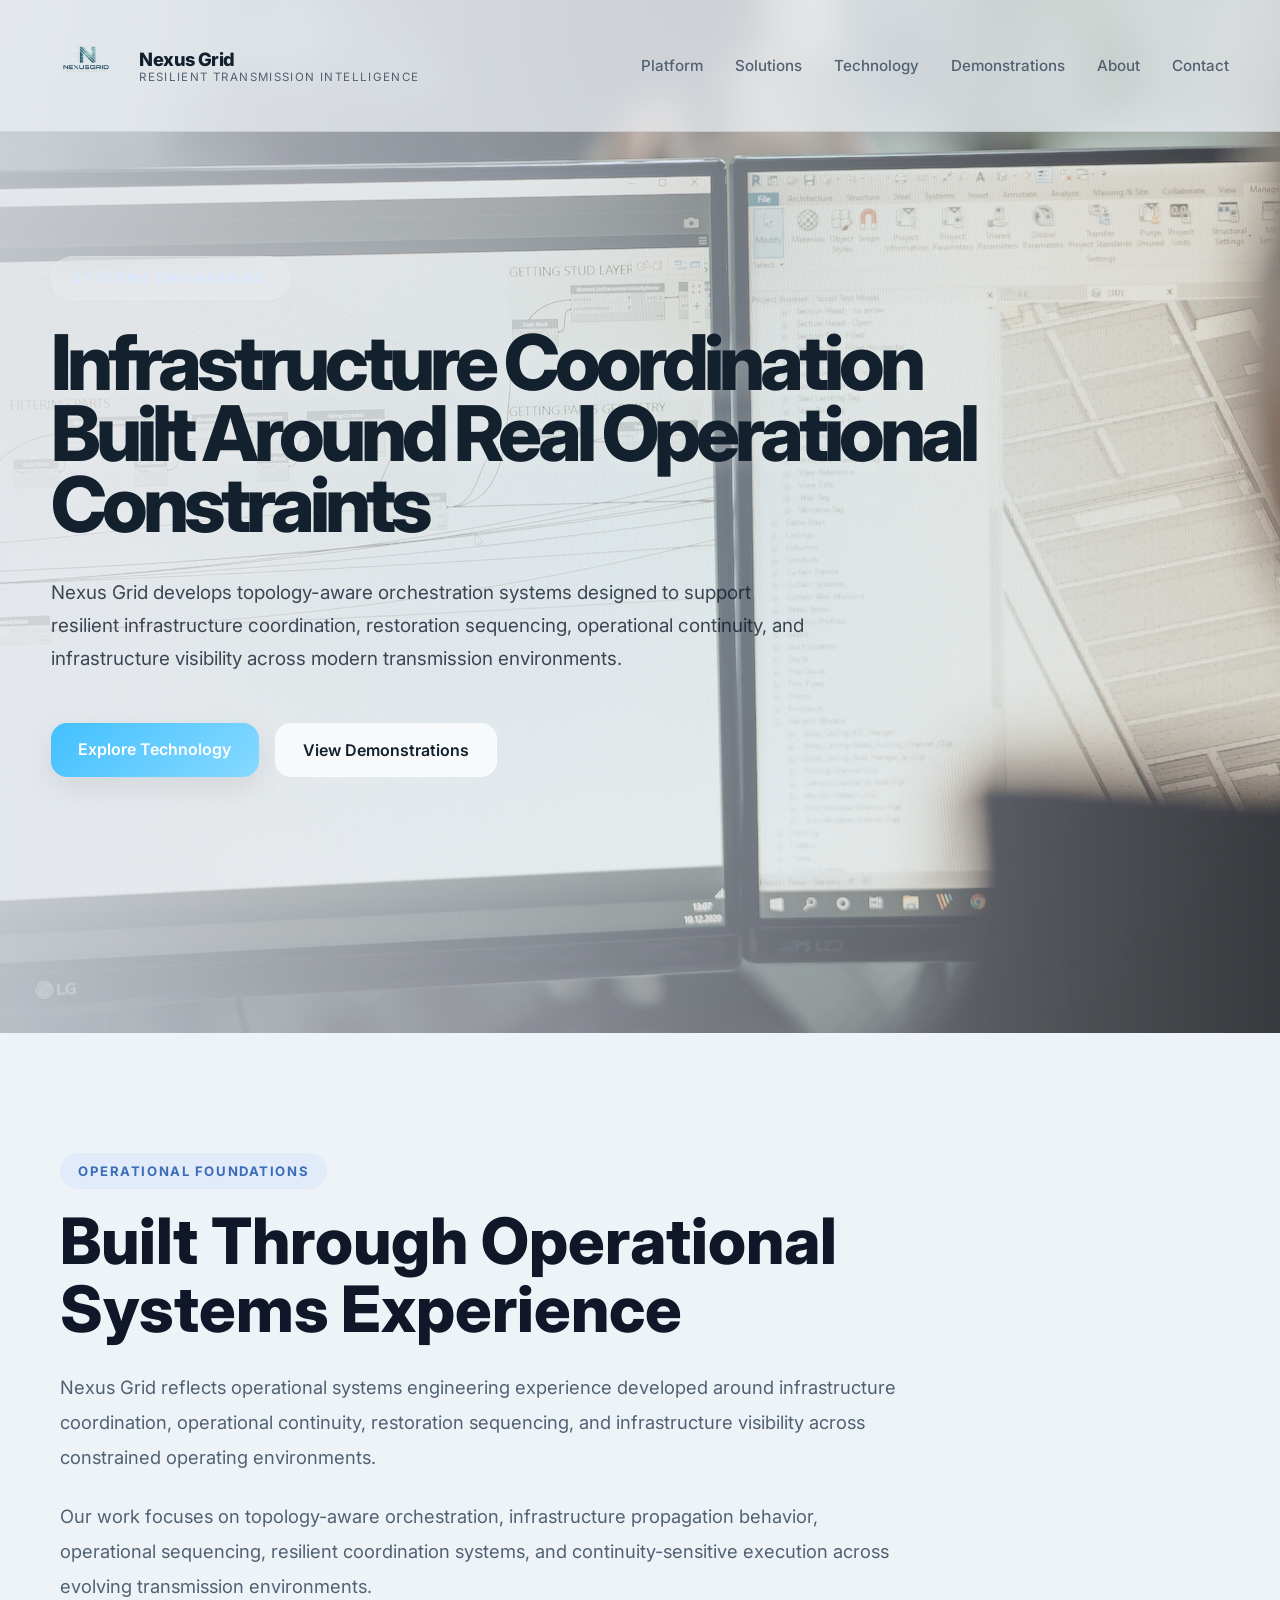
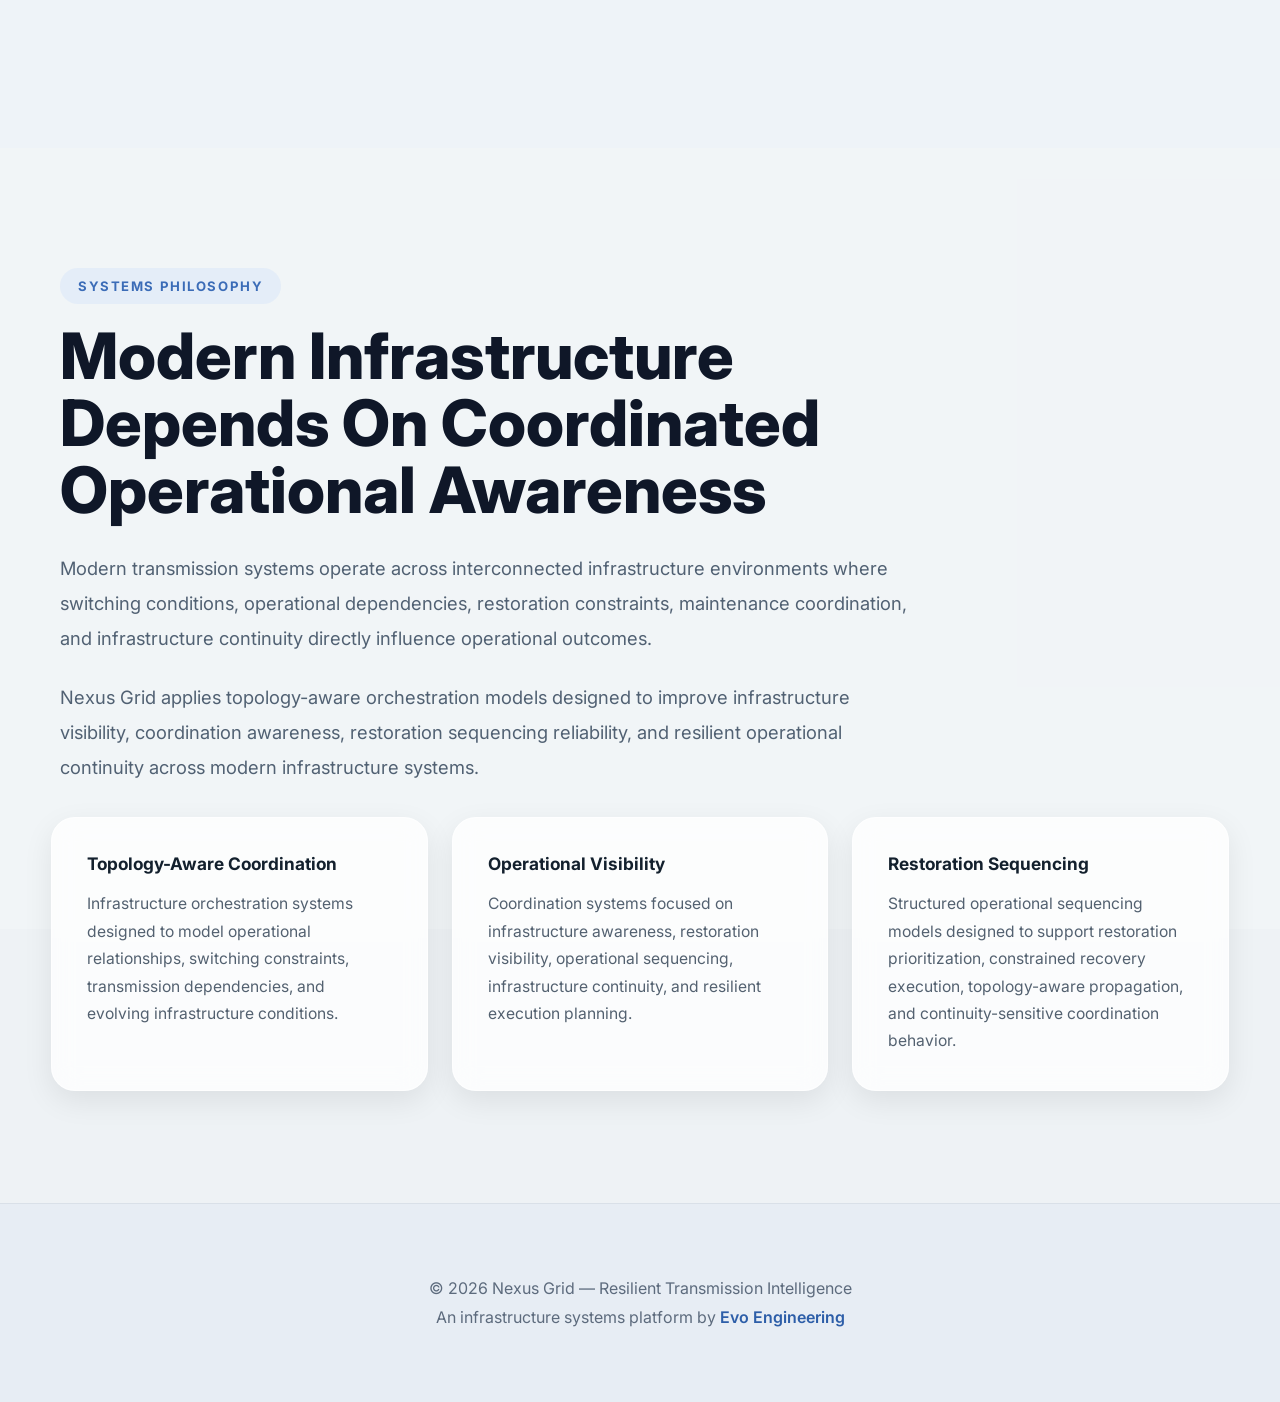
==== about.html @ 35268ea3 "Finalize Nexus Grid site structure, responsive layout, SEO, and contact infrastructure" ====
<!DOCTYPE html>
<html lang="en">

<head>

  <!-- =========================
       META
  ========================== -->

  <meta charset="UTF-8" />

  <meta
    name="viewport"
    content="width=device-width, initial-scale=1.0"
  />

  <meta
    http-equiv="X-UA-Compatible"
    content="IE=edge"
  />

  <!-- =========================
       PRIMARY SEO
  ========================== -->

  <title>
    About Nexus Grid — Infrastructure Systems Engineering
  </title>

  <meta
    name="description"
    content="Nexus Grid develops topology-aware orchestration systems focused on resilient infrastructure coordination, operational continuity, restoration sequencing, and infrastructure visibility across modern transmission environments."
  />

  <meta
    name="keywords"
    content="topology-aware orchestration, infrastructure coordination, restoration sequencing, transmission infrastructure, operational continuity, infrastructure visibility, resilient transmission systems"
  />

  <meta
    name="author"
    content="Nexus Grid"
  />

  <meta
    name="robots"
    content="index, follow"
  />

  <!-- =========================
       OPEN GRAPH
  ========================== -->

  <meta
    property="og:title"
    content="About Nexus Grid — Infrastructure Systems Engineering"
  />

  <meta
    property="og:description"
    content="Topology-aware orchestration systems designed for resilient infrastructure coordination, restoration sequencing, operational continuity, and infrastructure visibility."
  />

  <meta
    property="og:type"
    content="website"
  />

  <meta
    property="og:url"
    content="https://nexusgrid.systems/about.html"
  />

  <meta
    property="og:image"
    content="https://nexusgrid.systems/assets/images/about_hero.webp"
  />

  <!-- =========================
       TWITTER
  ========================== -->

  <meta
    name="twitter:card"
    content="summary_large_image"
  />

  <meta
    name="twitter:title"
    content="About Nexus Grid"
  />

  <meta
    name="twitter:description"
    content="Infrastructure coordination systems built around resilient operational execution and topology-aware orchestration."
  />

  <meta
    name="twitter:image"
    content="https://nexusgrid.systems/assets/images/about_hero.webp"
  />

  <!-- =========================
       CANONICAL
  ========================== -->

  <link
    rel="canonical"
    href="https://nexusgrid.systems/about.html"
  />

  <!-- =========================
       FONTS
  ========================== -->

  <link
    rel="preconnect"
    href="https://fonts.googleapis.com"
  />

  <link
    rel="preconnect"
    href="https://fonts.gstatic.com"
    crossorigin
  />

  <link
    href="https://fonts.googleapis.com/css2?family=Inter:wght@300;400;500;600;700;800&display=swap"
    rel="stylesheet"
  />

  <!-- =========================
       CSS
  ========================== -->

  <link rel="stylesheet" href="css/main.css" />
  <link rel="stylesheet" href="css/nav.css" />
  <link rel="stylesheet" href="css/hero.css" />
  <link rel="stylesheet" href="css/sections.css" />
  <link rel="stylesheet" href="css/cards.css" />
  <link rel="stylesheet" href="css/utilities.css" />
  <link rel="stylesheet" href="css/responsive.css" />

  <!-- =========================
       JSON-LD
  ========================== -->

  <script type="application/ld+json">
  {
    "@context": "https://schema.org",
    "@type": "Organization",
    "name": "Nexus Grid",
    "url": "https://nexusgrid.systems",
    "logo": "https://nexusgrid.systems/assets/logo/nexusgrid_logo.png",
    "description": "Topology-aware orchestration systems focused on resilient infrastructure coordination, operational continuity, restoration sequencing, and infrastructure visibility.",
    "parentOrganization": {
      "@type": "Organization",
      "name": "Evo Engineering"
    }
  }
  </script>

</head>

<body>

  <!-- =========================
       NAVBAR
  ========================== -->

  <nav class="navbar">

    <div class="nav-container">

      <a
        href="index.html"
        class="brand"
      >

        <img
          src="assets/logo/nexusgrid_logo.png"
          alt="Nexus Grid Logo"
          loading="eager"
          decoding="async"
        />

        <div class="brand-text">

          <span class="brand-title">
            Nexus Grid
          </span>

          <span class="brand-sub">
            Resilient Transmission Intelligence
          </span>

        </div>

      </a>

      <div class="nav-links">

        <a href="platform.html">
          Platform
        </a>

        <a href="solutions.html">
          Solutions
        </a>

        <a href="technology.html">
          Technology
        </a>

        <a href="demonstrations.html">
          Demonstrations
        </a>

        <a
          href="about.html"
          class="active"
        >
          About
        </a>

        <a href="contact.html">
          Contact
        </a>

      </div>

    </div>

  </nav>

  <!-- =========================
       HERO
  ========================== -->

  <section class="hero about-hero">

    <div class="hero-content">

      <span class="eyebrow">
        Systems Engineering
      </span>

      <h1>
        Infrastructure Coordination Built Around Real Operational Constraints
      </h1>

      <p>
        Nexus Grid develops topology-aware orchestration systems
        designed to support resilient infrastructure coordination,
        restoration sequencing, operational continuity, and
        infrastructure visibility across modern transmission
        environments.
      </p>

      <div class="hero-buttons">

        <a
          href="technology.html"
          class="btn-primary"
        >
          Explore Technology
        </a>

        <a
          href="demonstrations.html"
          class="btn-secondary"
        >
          View Demonstrations
        </a>

      </div>

    </div>

  </section>

  <!-- =========================
       FOUNDATIONS
  ========================== -->

  <section class="content-section">

    <div class="content-container">

      <div class="content-block">

        <span class="section-tag">
          Operational Foundations
        </span>

        <h2>
          Built Through Operational Systems Experience
        </h2>

        <p>
          Nexus Grid reflects operational systems engineering experience
          developed around infrastructure coordination, operational continuity,
          restoration sequencing, and infrastructure visibility across
          constrained operating environments.
        </p>

        <p>
          Our work focuses on topology-aware orchestration,
          infrastructure propagation behavior, operational sequencing,
          resilient coordination systems, and continuity-sensitive
          execution across evolving transmission environments.
        </p>

      </div>

    </div>

  </section>

  <!-- =========================
       SYSTEMS PHILOSOPHY
  ========================== -->

  <section class="content-section alt-section">

    <div class="content-container">

      <div class="content-block">

        <span class="section-tag">
          Systems Philosophy
        </span>

        <h2>
          Modern Infrastructure Depends On Coordinated Operational Awareness
        </h2>

        <p>
          Modern transmission systems operate across interconnected
          infrastructure environments where switching conditions,
          operational dependencies, restoration constraints,
          maintenance coordination, and infrastructure continuity
          directly influence operational outcomes.
        </p>

        <p>
          Nexus Grid applies topology-aware orchestration models designed
          to improve infrastructure visibility, coordination awareness,
          restoration sequencing reliability, and resilient operational
          continuity across modern infrastructure systems.
        </p>

      </div>

    </div>

  </section>

  <!-- =========================
       CAPABILITIES
  ========================== -->

  <section class="info-strip">

    <div class="info-grid">

      <div class="info-card">

        <h3>
          Topology-Aware Coordination
        </h3>

        <p>
          Infrastructure orchestration systems designed to model
          operational relationships, switching constraints,
          transmission dependencies, and evolving infrastructure
          conditions.
        </p>

      </div>

      <div class="info-card">

        <h3>
          Operational Visibility
        </h3>

        <p>
          Coordination systems focused on infrastructure awareness,
          restoration visibility, operational sequencing,
          infrastructure continuity, and resilient execution planning.
        </p>

      </div>

      <div class="info-card">

        <h3>
          Restoration Sequencing
        </h3>

        <p>
          Structured operational sequencing models designed to support
          restoration prioritization, constrained recovery execution,
          topology-aware propagation, and continuity-sensitive
          coordination behavior.
        </p>

      </div>

    </div>

  </section>

  <!-- =========================
       FOOTER
  ========================== -->

  <footer class="footer">

    <p>
      © 2026 Nexus Grid — Resilient Transmission Intelligence
    </p>

    <p>
      An infrastructure systems platform by
      <a href="https://evo.engineering">
        Evo Engineering
      </a>
    </p>

  </footer>

</body>

</html>
---- css/main.css ----
:root {

  --bg: #eef2f5;
  --surface: rgba(255,255,255,0.78);

  --text: #13202d;
  --muted: #536170;

  --accent: #43c0ff;
  --accent-soft: #86d9ff;

  --border: rgba(19,32,45,0.08);

  --shadow:
    0 10px 30px rgba(0,0,0,0.08);

}

* {
  margin: 0;
  padding: 0;
  box-sizing: border-box;
}

html {
  scroll-behavior: smooth;
}

body {

  font-family: 'Inter', sans-serif;

  background: var(--bg);
  color: var(--text);

  overflow-x: hidden;
}

a {
  text-decoration: none;
  color: inherit;
}

img {
  display: block;
  max-width: 100%;
}
/* =========================
   ANIMATIONS
========================== */

@keyframes pulseGlow {

  0% {
    opacity: 0.65;
    transform: scale(1);
  }

  50% {
    opacity: 1;
    transform: scale(1.03);
  }

  100% {
    opacity: 0.65;
    transform: scale(1);
  }
}



.site-footer {

  padding: 4rem 1rem 3rem;

  text-align: center;

  color: var(--muted);

  font-size: 0.95rem;

  line-height: 1.7;
}

.site-footer a {

  color: inherit;

  text-decoration: underline;

  transition: opacity 0.25s ease;
}

.site-footer a:hover {

  opacity: 0.7;
}

.footer-sub {

  margin-top: 0.35rem;

  font-size: 0.92rem;
}
---- css/nav.css ----
/* =========================
   NAVBAR
========================== */

.navbar {

  position: fixed;

  top: 0;
  left: 0;

  width: 100%;

  z-index: 999;

  backdrop-filter: blur(14px);

  background:
    rgba(238,242,245,0.72);

  border-bottom:
    1px solid var(--border);
}

.nav-container {

  width: min(1400px, 92%);

  margin: auto;

  display: flex;
  align-items: center;
  justify-content: space-between;

  padding: 0.72rem 0;
}

.brand {

  display: flex;
  align-items: center;

  gap: 1rem;

  transition:
    transform 0.25s ease;
}

.brand:hover {
  transform: translateY(-2px);
}

.brand img {

  width: 72px;
  height: auto;
}

.brand-text {

  display: flex;
  flex-direction: column;
}

.brand-title {

  font-size: 1.15rem;
  font-weight: 800;

  letter-spacing: -0.03em;
}

.brand-sub {

  font-size: 0.72rem;

  color: var(--muted);

  letter-spacing: 0.12em;

  text-transform: uppercase;
}

.nav-links {

  display: flex;
  align-items: center;

  gap: 2rem;
}

.nav-links a {

  position: relative;

  font-size: 0.95rem;
  font-weight: 500;

  color: var(--muted);

  transition:
    color 0.25s ease;
}

.nav-links a::after {

  content: "";

  position: absolute;

  left: 0;
  bottom: -0.35rem;

  width: 0%;
  height: 2px;

  background:
    linear-gradient(
      90deg,
      var(--accent),
      var(--accent-soft)
    );

  border-radius: 999px;

  transition:
    width 0.25s ease;
}

.nav-links a:hover {

  color: var(--text);
}

.nav-links a:hover::after {

  width: 100%;
}
---- css/hero.css ----
/* =========================
   HERO BASE
========================== */

.hero {

  position: relative;

  min-height: 100vh;

  display: flex;

  align-items: flex-start;

  overflow: hidden;

  isolation: isolate;

  padding-top: 16rem;

  padding-bottom: 16rem;

}

/* =========================
   HERO IMAGE LAYER
========================== */

.hero::before {

  content: "";

  position: absolute;

  inset: 0;

  z-index: -2;

  background-size: cover;

  background-repeat: no-repeat;

  background-position: center center;

}

/* =========================
   HERO EFFECT LAYER
========================== */

.hero::after {

  content: "";

  position: absolute;

  inset: 0;

  z-index: -1;

  background:

    radial-gradient(
      circle at center,
      rgba(67,192,255,0.06),
      transparent 65%
    );

  animation:
    pulseGlow 10s ease-in-out infinite;

}

/* =========================
   HERO CONTENT
========================== */

.hero-content {

  width: min(1400px, 92%);

  margin: 0 auto;

  position: relative;

  z-index: 5;

}

/* =========================
   EYEBROW
========================== */

.eyebrow {

  display: inline-block;

  margin-bottom: 1.8rem;

  padding: 0.8rem 1.3rem;

  border-radius: 999px;

  background:
    rgba(255,255,255,0.16);

  backdrop-filter: blur(12px);

  border:
    1px solid rgba(255,255,255,0.18);

  color: #d8e7ff;

  font-size: 0.82rem;

  font-weight: 700;

  letter-spacing: 0.14em;

  text-transform: uppercase;

}

/* =========================
   HERO HEADLINE
========================== */

.hero h1 {

  max-width: 980px;

  font-size:
    clamp(3rem, 6vw, 5.5rem);

  line-height: 0.92;

  font-weight: 800;

  letter-spacing: -0.065em;

  margin-bottom: 2.25rem;

  text-shadow:
    0 4px 18px rgba(255,255,255,0.22);

}

/* =========================
   HERO TEXT
========================== */

.hero p {

  max-width: 760px;

  font-size: 1.18rem;

  line-height: 1.75;

  color: rgba(15,23,40,0.78);

  margin-bottom: 3rem;

}

/* =========================
   HERO BUTTONS
========================== */

.hero-buttons {

  display: flex;

  flex-wrap: wrap;

  gap: 1rem;

}

.btn-primary,
.btn-secondary {

  padding: 1rem 1.7rem;

  border-radius: 16px;

  font-weight: 600;

  transition:
    transform 0.25s ease,
    background 0.25s ease,
    box-shadow 0.25s ease;

}

.btn-primary {

  background:
    linear-gradient(
      135deg,
      var(--accent),
      var(--accent-soft)
    );

  color: white;

  box-shadow: var(--shadow);

}

.btn-primary:hover {

  transform: translateY(-3px);

  box-shadow:
    0 16px 30px rgba(67,192,255,0.28);

}

.btn-secondary {

  border:
    1px solid rgba(255,255,255,0.35);

  background:
    rgba(255,255,255,0.74);

  backdrop-filter: blur(10px);

  color: var(--text);

}

.btn-secondary:hover {

  background:
    rgba(255,255,255,0.92);

  transform: translateY(-3px);

}

/* =========================
   INDEX HERO
========================== */

.hero::before {

  background:

    linear-gradient(
      rgba(238,242,245,0.28),
      rgba(238,242,245,0.48)
    ),

    url("../assets/images/index_hero.webp");

  background-position: center 35%;

}

/* =========================
   PLATFORM HERO
========================= */

.platform-hero::before {

  background:

    linear-gradient(
      rgba(238,242,245,0.22),
      rgba(238,242,245,0.42)
    ),

    url("../assets/images/platform_hero.webp");

  background-position: center 58%;

}

/* =========================
   SOLUTIONS HERO
========================= */

.solutions-hero::before {

  background:

    linear-gradient(
      90deg,
      rgba(226,232,240,0.72) 0%,
      rgba(226,232,240,0.52) 42%,
      rgba(226,232,240,0.24) 100%
    ),

    url("../assets/images/solution_hero.webp");

  background-position: center 45%;

}

/* =========================
   ABOUT HERO
========================= */

.about-hero::before {

  background:

    linear-gradient(
      90deg,
      rgba(226,232,240,0.82) 0%,
      rgba(226,232,240,0.60) 42%,
      rgba(226,232,240,0.24) 100%
    ),

    url("../assets/images/about_hero.webp");

  background-position: center center;

}

/* =========================
   TECHNOLOGY HERO
========================= */

.technology-hero::before {

  background:

    linear-gradient(
      90deg,
      rgba(220,228,238,0.74) 0%,
      rgba(220,228,238,0.54) 45%,
      rgba(220,228,238,0.24) 100%
    ),

    url("../assets/images/technology_hero.webp");

  background-position: center 52%;

}

/* =========================
   DEMONSTRATIONS HERO
========================= */

.demonstrations-hero::before {

  background:

    linear-gradient(
      90deg,
      rgba(214,222,234,0.78) 0%,
      rgba(214,222,234,0.58) 42%,
      rgba(214,222,234,0.28) 100%
    ),

    url("../assets/images/demonstration_hero.webp");

  background-position: center center;

}
/* =========================
   CONTACT HERO
========================= */

.contact-hero::before {

  content: "";

  position: absolute;

  inset: 0;

  background:

    linear-gradient(
      90deg,
      rgba(232,236,242,0.74) 0%,
      rgba(232,236,242,0.52) 42%,
      rgba(232,236,242,0.22) 100%
    ),

    url("../assets/images/contact.webp");

  background-size: cover;

  background-position: center center;

  z-index: -2;

}
---- css/sections.css ----
/* =========================
   CONTENT SECTIONS
========================= */

.content-section {

  background: #eef3f8;

  padding: 120px 60px;

}

.content-container {

  max-width: 1200px;

  margin: 0 auto;

  display: flex;

  flex-direction: column;

  gap: 120px;

}

.content-block {

  max-width: 850px;

}

.section-tag {

  display: inline-block;

  margin-bottom: 18px;

  padding: 10px 18px;

  border-radius: 999px;

  background: rgba(80, 140, 255, 0.08);

  color: #3b6cb7;

  font-size: 0.82rem;

  font-weight: 700;

  letter-spacing: 0.12em;

  text-transform: uppercase;

}

.content-block h2 {

  font-size: clamp(2.5rem, 5vw, 4rem);

  line-height: 1.05;

  font-weight: 800;

  color: #0f1728;

  margin-bottom: 28px;

}

.content-block p {

  font-size: 1.15rem;

  line-height: 1.9;

  color: #516173;

  margin-bottom: 24px;

  max-width: 850px;

}

/* =========================
   FOOTER
========================= */

.footer {

  background: #e7edf4;

  padding: 70px 20px;

  text-align: center;

  border-top: 1px solid rgba(15, 23, 40, 0.06);

}

.footer p {

  color: #5d6b7d;

  font-size: 1rem;

  line-height: 1.8;

}

.footer a {

  color: #2d5ea8;

  text-decoration: none;

  font-weight: 600;

}

.footer a:hover {

  text-decoration: underline;

}
---- css/cards.css ----
/* =========================
   INFO STRIP
========================== */

.info-strip {

  width: min(1400px, 92%);

  margin: -7rem auto 7rem auto;

  position: relative;

  z-index: 10;
}

.info-grid {

  display: grid;

  grid-template-columns: repeat(3, 1fr);

  gap: 1.5rem;

  align-items: stretch;

  justify-content: center;

  max-width: 1400px;

  margin: 0 auto;

}

.info-card {

  padding: 2.2rem;

  border-radius: 24px;

  background: var(--surface);

  backdrop-filter: blur(14px);

  border:
    1px solid rgba(255,255,255,0.55);

  box-shadow: var(--shadow);

  transition:
    transform 0.3s ease,
    box-shadow 0.3s ease;

  height: 100%;

  display: flex;

  flex-direction: column;

}

.info-card:hover {

  transform: translateY(-6px);

  box-shadow:
    0 18px 40px rgba(0,0,0,0.12);
}

.info-card h3 {

  font-size: 1.08rem;

  margin-bottom: 1rem;
}

.info-card p {

  color: var(--muted);

  line-height: 1.75;

  font-size: 0.98rem;
}
/* =========================
   DEMO VISUALS
========================= */

.demo-visual {

  margin-top: 3rem;

}

.demo-visual img {

  width: 100%;

  border-radius: 24px;

  border: 1px solid rgba(255,255,255,0.5);

  box-shadow: var(--shadow);

  background: rgba(255,255,255,0.5);

}


/* =========================
   TERMINAL DEMO
========================= */

.terminal-demo img {

  background: #000;

  padding: 1rem;

}


/* =========================
   ALTERNATING SECTIONS
========================= */

.alt-section {

  background: rgba(255,255,255,0.18);

}


/* =========================
   DEMO LIST
========================= */

.demo-list {

  margin-top: 2rem;

  padding-left: 1.5rem;

  display: flex;

  flex-direction: column;

  gap: 1.2rem;

}

.demo-list li {

  color: var(--muted);

  line-height: 1.8;

  font-size: 1.05rem;

}


/* =========================
   METHODOLOGY SECTION
========================= */

.methodology-section {

  padding-bottom: 8rem;

}
---- css/responsive.css ----
/* =========================
   TABLET RESPONSIVE
========================= */

@media (max-width: 1100px) {

  .hero {

    min-height: 88vh;

  }

  .hero h1 {

    font-size: 4.6rem;

    line-height: 0.95;

  }

  .info-grid {

    grid-template-columns: repeat(2, 1fr);

  }

}

/* =========================
   MOBILE RESPONSIVE
========================= */

@media (max-width: 768px) {

  /* NAVBAR */

  .nav-container {

    flex-direction: column;

    align-items: flex-start;

    gap: 1.5rem;

  }

  .nav-links {

    display: none;

  }

  .brand img {

    width: 58px;

  }

  /* HERO */

  .hero {

    min-height: auto;

    padding:
      10rem 1.5rem 6rem;

  }

  .hero-content {

    width: 100%;

  }

  .hero h1 {

    font-size: 3.2rem;

    line-height: 0.95;

    margin-bottom: 1.5rem;

  }

  .hero p {

    font-size: 1.05rem;

    line-height: 1.7;

    max-width: 100%;

  }

  .hero-buttons {

    flex-direction: column;

    align-items: flex-start;

    gap: 1rem;

  }

  .btn-primary,
  .btn-secondary {

    width: 100%;

    text-align: center;

    justify-content: center;

  }

  /* INFO STRIP */

  .info-strip {

    margin:
      -4rem auto 5rem auto;

  }

  .info-grid {

    grid-template-columns: 1fr;

    gap: 1.5rem;

  }

  /* CONTENT SECTIONS */

  .content-section {

    padding:
      5rem 1.5rem;

  }

  .content-container {

    gap: 80px;

  }

  .content-block h2 {

    font-size: 2.8rem;

    line-height: 1.02;

  }

  .content-block p {

    font-size: 1.05rem;

    line-height: 1.8;

  }

  /* FOOTER */

  .footer,
  .site-footer {

    padding:
      4rem 1.5rem;

    text-align: center;

  }

}

/* =========================
   SMALL MOBILE
========================= */

@media (max-width: 480px) {

  .hero h1 {

    font-size: 2.5rem;

  }

  .content-block h2 {

    font-size: 2.2rem;

  }

  .navbar {

    padding:
      1.25rem 1rem;

  }

}
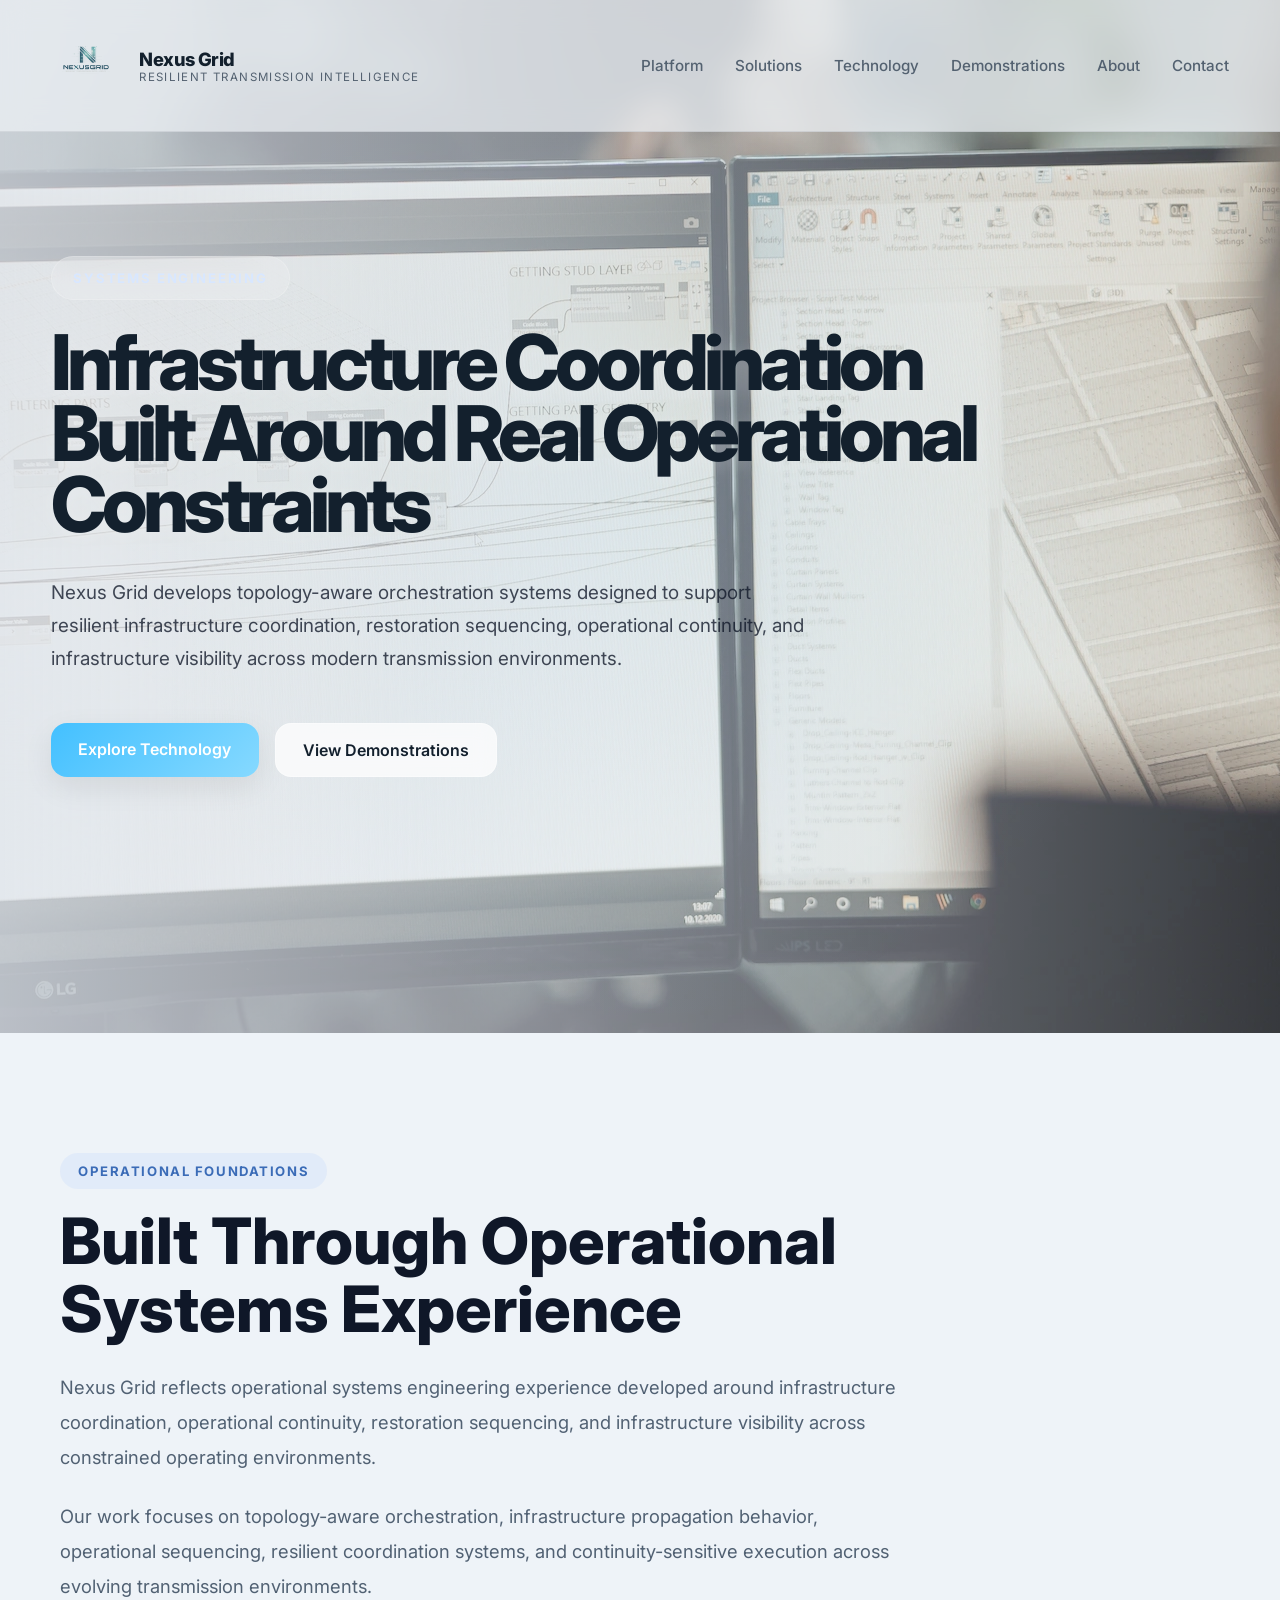
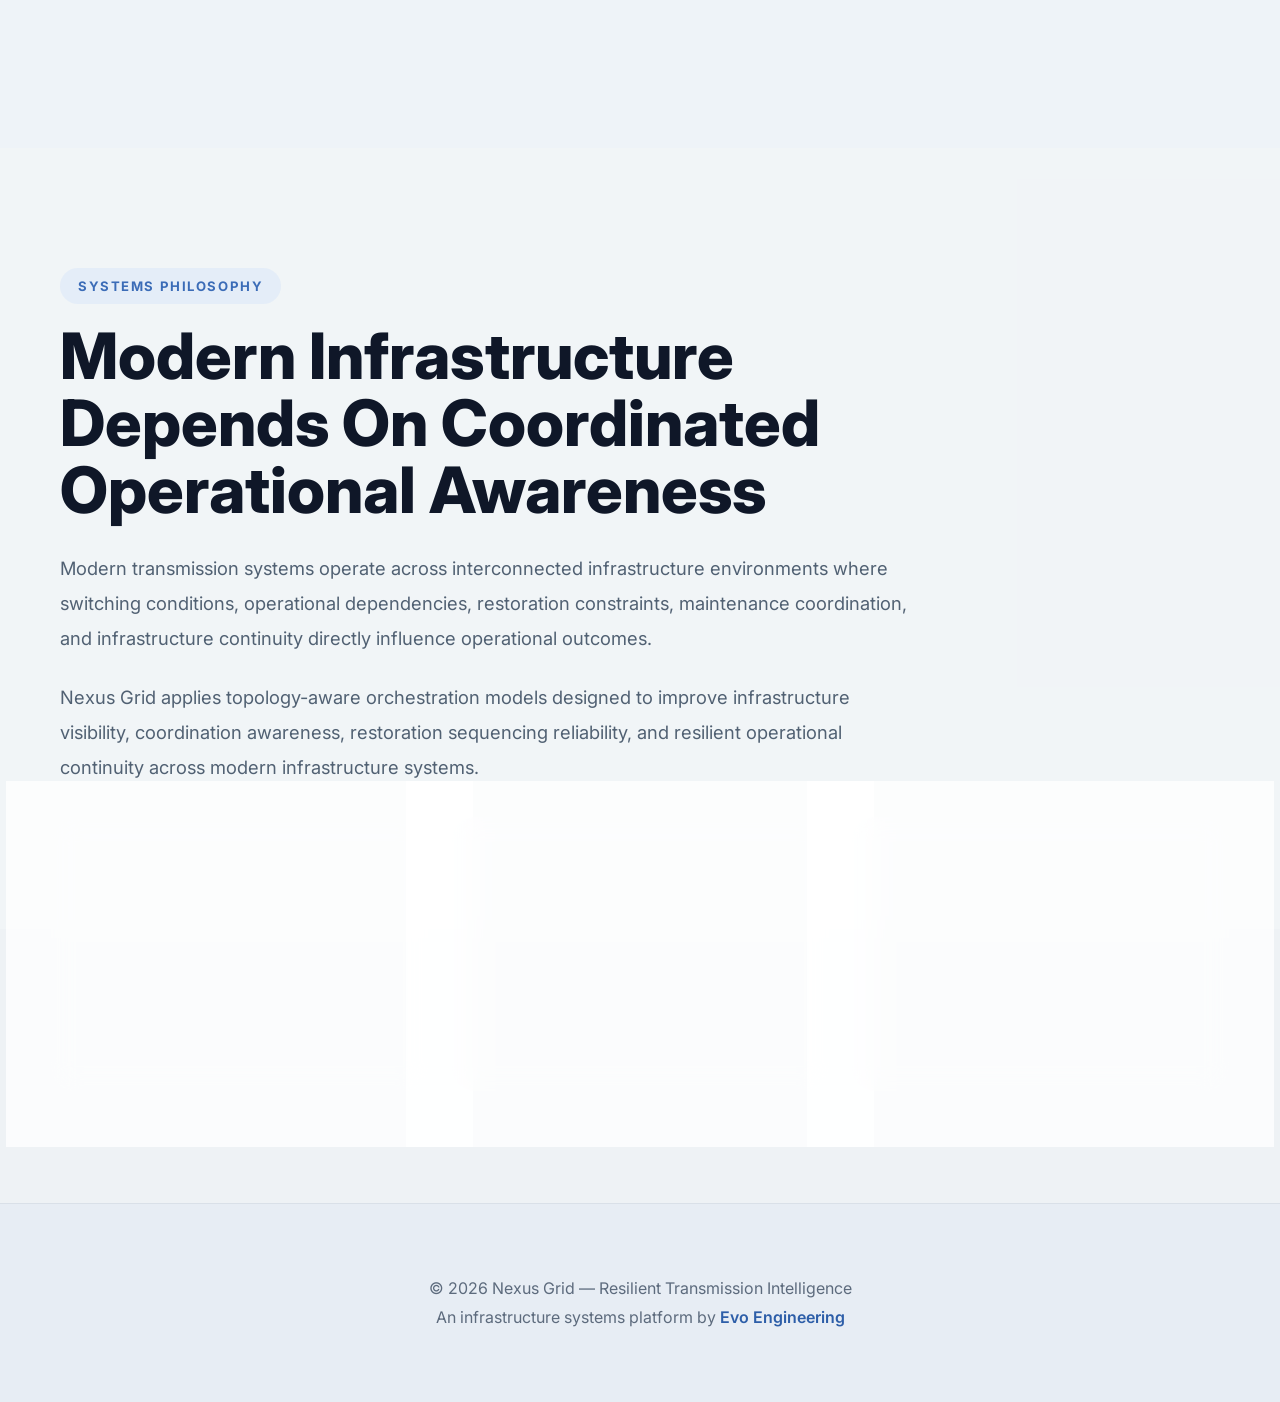
==== commit a8fa2504: "Update OG metadata and optimize logo assets" ====
--- a/about.html
+++ b/about.html
@@ -73,7 +73,7 @@
 
   <meta
     property="og:image"
-    content="https://nexusgrid.systems/assets/images/about_hero.webp"
+    content="https://nexusgrid.systems/assets/logo/nexusgrid_logo.webp"
   />
 
   <!-- =========================
@@ -97,7 +97,7 @@
 
   <meta
     name="twitter:image"
-    content="https://nexusgrid.systems/assets/images/about_hero.webp"
+    content="https://nexusgrid.systems/assets/logo/nexusgrid_logo.webp"
   />
 
   <!-- =========================
@@ -178,7 +178,7 @@
       >
 
         <img
-          src="assets/logo/nexusgrid_logo.png"
+          src="assets/logo/nexusgrid_logo.webp"
           alt="Nexus Grid Logo"
           loading="eager"
           decoding="async"
